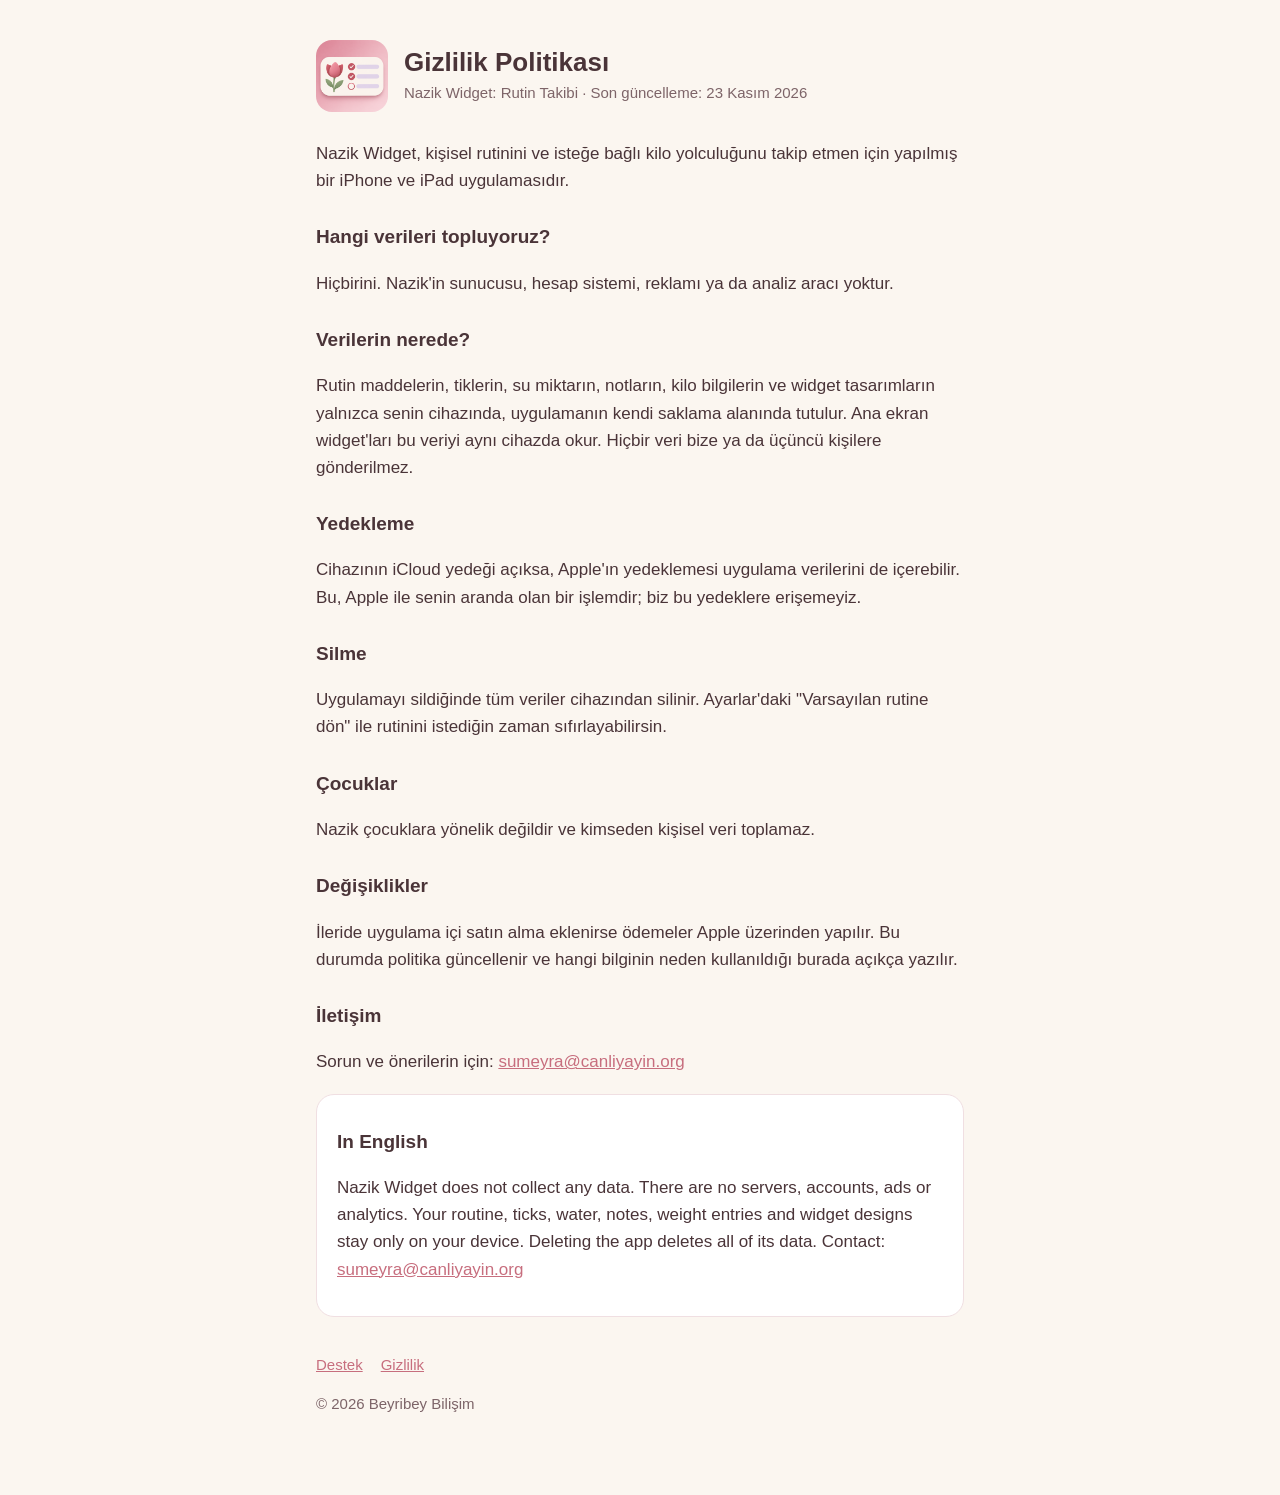
==== gizlilik.html @ c73f1edc "Nazik Widget destek ve gizlilik sayfaları Co-Authored-By: Claude Opus 5.5 <noreply@anthropic.com>" ====
<!doctype html>
<html lang="tr">
<head>
<meta charset="utf-8">
<meta name="viewport" content="width=device-width, initial-scale=1">
<title>Nazik Widget · Gizlilik Politikası</title>
<link rel="stylesheet" href="style.css">
</head>
<body>
<main>
  <header>
    <img src="ikon.png" alt="Nazik Widget ikonu">
    <div>
      <h1>Gizlilik Politikası</h1>
      <p>Nazik Widget: Rutin Takibi · Son güncelleme: 23 Kasım 2026</p>
    </div>
  </header>

  <p>Nazik Widget, kişisel rutinini ve isteğe bağlı kilo yolculuğunu takip etmen için yapılmış bir iPhone ve iPad uygulamasıdır.</p>

  <h2>Hangi verileri topluyoruz?</h2>
  <p>Hiçbirini. Nazik'in sunucusu, hesap sistemi, reklamı ya da analiz aracı yoktur.</p>

  <h2>Verilerin nerede?</h2>
  <p>Rutin maddelerin, tiklerin, su miktarın, notların, kilo bilgilerin ve widget tasarımların yalnızca senin cihazında, uygulamanın kendi saklama alanında tutulur. Ana ekran widget'ları bu veriyi aynı cihazda okur. Hiçbir veri bize ya da üçüncü kişilere gönderilmez.</p>

  <h2>Yedekleme</h2>
  <p>Cihazının iCloud yedeği açıksa, Apple'ın yedeklemesi uygulama verilerini de içerebilir. Bu, Apple ile senin aranda olan bir işlemdir; biz bu yedeklere erişemeyiz.</p>

  <h2>Silme</h2>
  <p>Uygulamayı sildiğinde tüm veriler cihazından silinir. Ayarlar'daki "Varsayılan rutine dön" ile rutinini istediğin zaman sıfırlayabilirsin.</p>

  <h2>Çocuklar</h2>
  <p>Nazik çocuklara yönelik değildir ve kimseden kişisel veri toplamaz.</p>

  <h2>Değişiklikler</h2>
  <p>İleride uygulama içi satın alma eklenirse ödemeler Apple üzerinden yapılır. Bu durumda politika güncellenir ve hangi bilginin neden kullanıldığı burada açıkça yazılır.</p>

  <h2>İletişim</h2>
  <p>Sorun ve önerilerin için: <a href="mailto:sumeyra@canliyayin.org">sumeyra@canliyayin.org</a></p>

  <div class="card">
    <h2>In English</h2>
    <p>Nazik Widget does not collect any data. There are no servers, accounts, ads or analytics. Your routine, ticks, water, notes, weight entries and widget designs stay only on your device. Deleting the app deletes all of its data. Contact: <a href="mailto:sumeyra@canliyayin.org">sumeyra@canliyayin.org</a></p>
  </div>

  <nav><a href="index.html">Destek</a><a href="gizlilik.html">Gizlilik</a></nav>
  <p class="soft">© 2026 Beyribey Bilişim</p>
</main>
</body>
</html>
---- style.css ----
:root {
  --bg: #fbf6f0;
  --card: #ffffff;
  --text: #4a3438;
  --soft: #7d6468;
  --accent: #c76e7e;
  --line: #f0dfe2;
}
@media (prefers-color-scheme: dark) {
  :root {
    --bg: #1f1a1b;
    --card: #2a2324;
    --text: #f3e9ea;
    --soft: #c9b6b9;
    --accent: #e39ba6;
    --line: #3a3132;
  }
}
* { box-sizing: border-box; }
body {
  margin: 0;
  background: var(--bg);
  color: var(--text);
  font: 17px/1.6 -apple-system, BlinkMacSystemFont, "Segoe UI", Roboto, sans-serif;
}
main { max-width: 680px; margin: 0 auto; padding: 40px 16px 64px; }
header { display: flex; align-items: center; gap: 16px; margin-bottom: 28px; }
header img { width: 72px; height: 72px; border-radius: 16px; }
header h1 { margin: 0; font-size: 26px; line-height: 1.2; }
header p { margin: 2px 0 0; color: var(--soft); font-size: 15px; }
h2 { font-size: 19px; margin: 28px 0 6px; }
p, li { color: var(--text); }
.soft { color: var(--soft); font-size: 15px; }
.card { background: var(--card); border: 1px solid var(--line); border-radius: 18px; padding: 4px 20px 16px; margin-top: 18px; }
a { color: var(--accent); }
nav { margin-top: 36px; display: flex; gap: 18px; font-size: 15px; }
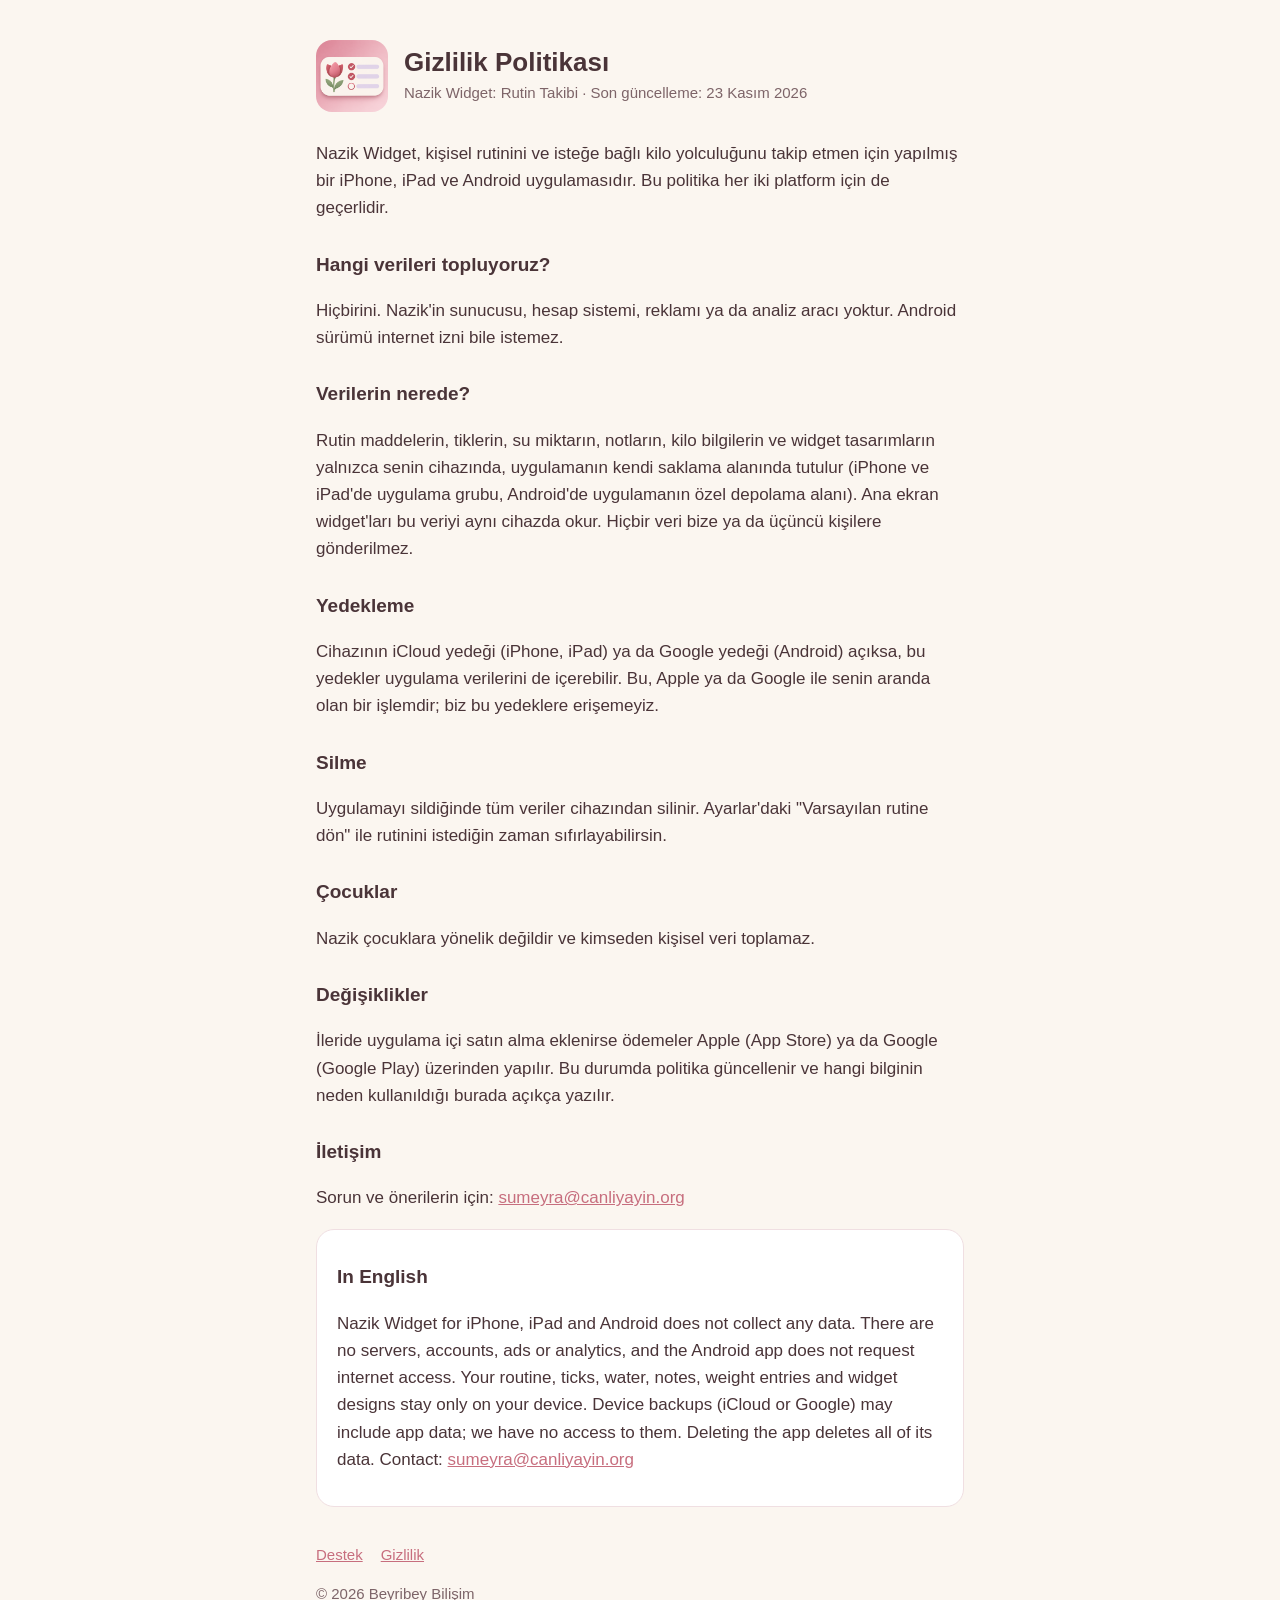
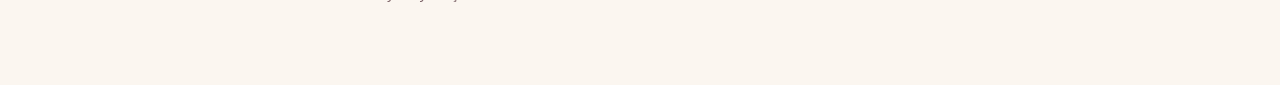
==== commit 3da38946: "Android: gizlilik politikası ve destek sayfası iki platformu kapsıyor Co-Authored-By: Claude Opus 5." ====
--- a/gizlilik.html
+++ b/gizlilik.html
@@ -16,16 +16,16 @@
     </div>
   </header>
 
-  <p>Nazik Widget, kişisel rutinini ve isteğe bağlı kilo yolculuğunu takip etmen için yapılmış bir iPhone ve iPad uygulamasıdır.</p>
+  <p>Nazik Widget, kişisel rutinini ve isteğe bağlı kilo yolculuğunu takip etmen için yapılmış bir iPhone, iPad ve Android uygulamasıdır. Bu politika her iki platform için de geçerlidir.</p>
 
   <h2>Hangi verileri topluyoruz?</h2>
-  <p>Hiçbirini. Nazik'in sunucusu, hesap sistemi, reklamı ya da analiz aracı yoktur.</p>
+  <p>Hiçbirini. Nazik'in sunucusu, hesap sistemi, reklamı ya da analiz aracı yoktur. Android sürümü internet izni bile istemez.</p>
 
   <h2>Verilerin nerede?</h2>
-  <p>Rutin maddelerin, tiklerin, su miktarın, notların, kilo bilgilerin ve widget tasarımların yalnızca senin cihazında, uygulamanın kendi saklama alanında tutulur. Ana ekran widget'ları bu veriyi aynı cihazda okur. Hiçbir veri bize ya da üçüncü kişilere gönderilmez.</p>
+  <p>Rutin maddelerin, tiklerin, su miktarın, notların, kilo bilgilerin ve widget tasarımların yalnızca senin cihazında, uygulamanın kendi saklama alanında tutulur (iPhone ve iPad'de uygulama grubu, Android'de uygulamanın özel depolama alanı). Ana ekran widget'ları bu veriyi aynı cihazda okur. Hiçbir veri bize ya da üçüncü kişilere gönderilmez.</p>
 
   <h2>Yedekleme</h2>
-  <p>Cihazının iCloud yedeği açıksa, Apple'ın yedeklemesi uygulama verilerini de içerebilir. Bu, Apple ile senin aranda olan bir işlemdir; biz bu yedeklere erişemeyiz.</p>
+  <p>Cihazının iCloud yedeği (iPhone, iPad) ya da Google yedeği (Android) açıksa, bu yedekler uygulama verilerini de içerebilir. Bu, Apple ya da Google ile senin aranda olan bir işlemdir; biz bu yedeklere erişemeyiz.</p>
 
   <h2>Silme</h2>
   <p>Uygulamayı sildiğinde tüm veriler cihazından silinir. Ayarlar'daki "Varsayılan rutine dön" ile rutinini istediğin zaman sıfırlayabilirsin.</p>
@@ -34,14 +34,14 @@
   <p>Nazik çocuklara yönelik değildir ve kimseden kişisel veri toplamaz.</p>
 
   <h2>Değişiklikler</h2>
-  <p>İleride uygulama içi satın alma eklenirse ödemeler Apple üzerinden yapılır. Bu durumda politika güncellenir ve hangi bilginin neden kullanıldığı burada açıkça yazılır.</p>
+  <p>İleride uygulama içi satın alma eklenirse ödemeler Apple (App Store) ya da Google (Google Play) üzerinden yapılır. Bu durumda politika güncellenir ve hangi bilginin neden kullanıldığı burada açıkça yazılır.</p>
 
   <h2>İletişim</h2>
   <p>Sorun ve önerilerin için: <a href="mailto:sumeyra@canliyayin.org">sumeyra@canliyayin.org</a></p>
 
   <div class="card">
     <h2>In English</h2>
-    <p>Nazik Widget does not collect any data. There are no servers, accounts, ads or analytics. Your routine, ticks, water, notes, weight entries and widget designs stay only on your device. Deleting the app deletes all of its data. Contact: <a href="mailto:sumeyra@canliyayin.org">sumeyra@canliyayin.org</a></p>
+    <p>Nazik Widget for iPhone, iPad and Android does not collect any data. There are no servers, accounts, ads or analytics, and the Android app does not request internet access. Your routine, ticks, water, notes, weight entries and widget designs stay only on your device. Device backups (iCloud or Google) may include app data; we have no access to them. Deleting the app deletes all of its data. Contact: <a href="mailto:sumeyra@canliyayin.org">sumeyra@canliyayin.org</a></p>
   </div>
 
   <nav><a href="index.html">Destek</a><a href="gizlilik.html">Gizlilik</a></nav>
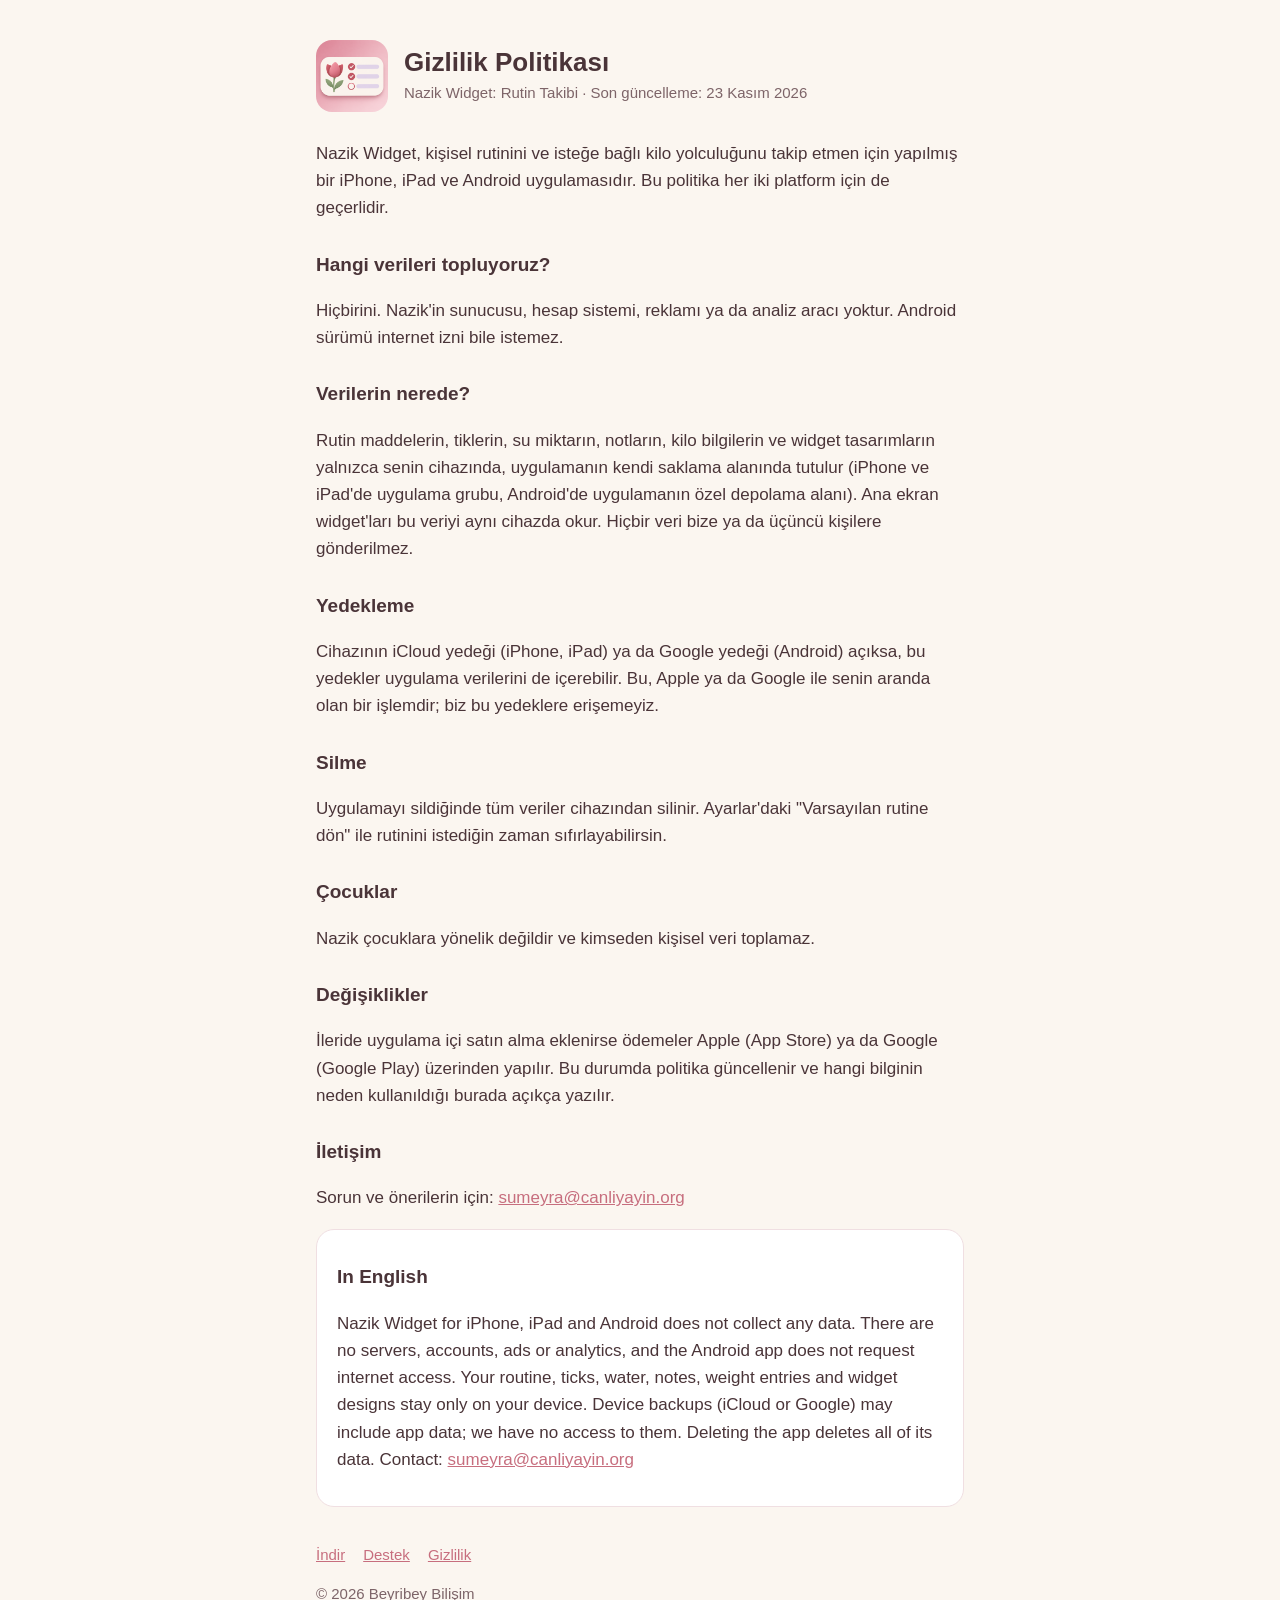
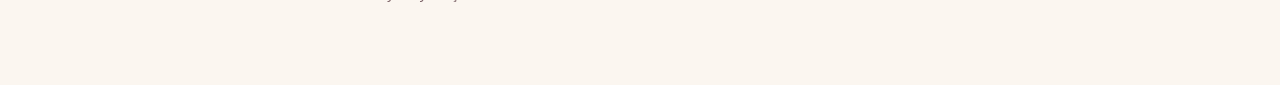
==== commit 9eb0988b: "İndir sayfası: App Store ve Google Play, ziyaretçinin telefonuna uyan mağaza önde Co-Authored-By: Cl" ====
--- a/gizlilik.html
+++ b/gizlilik.html
@@ -44,7 +44,7 @@
     <p>Nazik Widget for iPhone, iPad and Android does not collect any data. There are no servers, accounts, ads or analytics, and the Android app does not request internet access. Your routine, ticks, water, notes, weight entries and widget designs stay only on your device. Device backups (iCloud or Google) may include app data; we have no access to them. Deleting the app deletes all of its data. Contact: <a href="mailto:sumeyra@canliyayin.org">sumeyra@canliyayin.org</a></p>
   </div>
 
-  <nav><a href="index.html">Destek</a><a href="gizlilik.html">Gizlilik</a></nav>
+  <nav><a href="indir.html">İndir</a><a href="index.html">Destek</a><a href="gizlilik.html">Gizlilik</a></nav>
   <p class="soft">© 2026 Beyribey Bilişim</p>
 </main>
 </body>
--- a/style.css
+++ b/style.css
@@ -34,3 +34,14 @@
 .card { background: var(--card); border: 1px solid var(--line); border-radius: 18px; padding: 4px 20px 16px; margin-top: 18px; }
 a { color: var(--accent); }
 nav { margin-top: 36px; display: flex; gap: 18px; font-size: 15px; }
+.stores { display: grid; gap: 14px; margin: 26px 0 22px; }
+.store {
+  display: block; text-decoration: none;
+  background: var(--card); color: var(--text);
+  border: 1.5px solid var(--line); border-radius: 18px;
+  padding: 16px 22px;
+}
+.store.primary { background: var(--accent); border-color: var(--accent); color: #fff; }
+.store-small { display: block; font-size: 14px; opacity: .8; }
+.store-big { display: block; font-size: 20px; font-weight: 700; }
+.store:focus-visible { outline: 3px solid var(--accent); outline-offset: 3px; }
